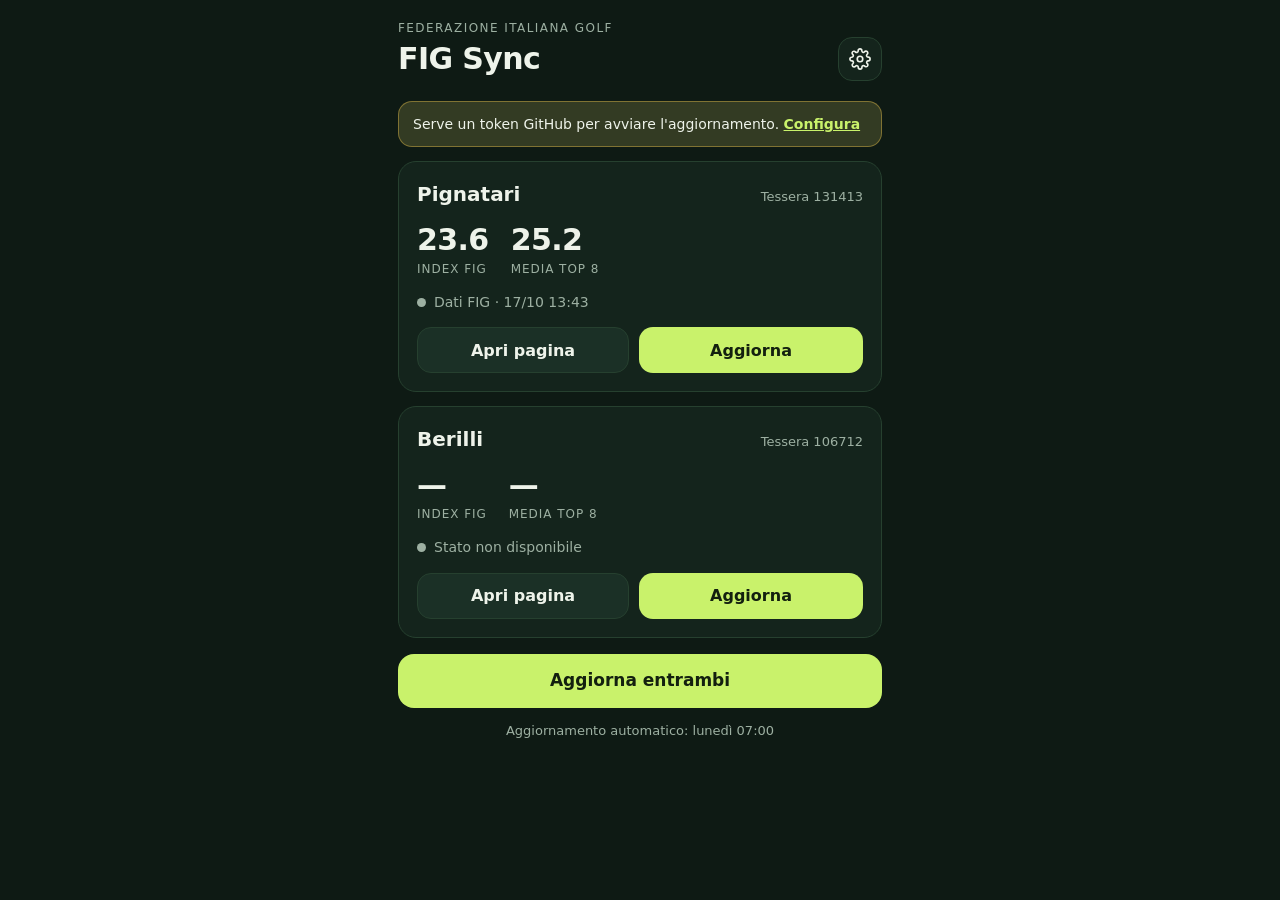
==== app/index.html @ 76fc6b10 "App FIG Sync: avvio manuale aggiornamento da cellulare (PWA)" ====
<!doctype html>
<html lang="it">
<head>
<meta charset="utf-8">
<meta name="viewport" content="width=device-width,initial-scale=1,viewport-fit=cover">
<meta name="theme-color" content="#0e1a14">
<meta name="apple-mobile-web-app-capable" content="yes">
<meta name="mobile-web-app-capable" content="yes">
<meta name="apple-mobile-web-app-status-bar-style" content="black-translucent">
<meta name="apple-mobile-web-app-title" content="FIG Sync">
<title>FIG Sync — aggiorna snippet golf</title>
<link rel="manifest" href="manifest.webmanifest">
<link rel="icon" href="icon.svg" type="image/svg+xml">
<link rel="apple-touch-icon" href="icon-180.png">
<link rel="stylesheet" href="https://api.fontshare.com/v2/css?f[]=satoshi@400,500,700&display=swap">
<link rel="stylesheet" href="app.css">
</head>
<body>
<main class="wrap">
  <header class="top">
    <div>
      <p class="eyebrow">Federazione Italiana Golf</p>
      <h1>FIG Sync</h1>
    </div>
    <button class="icon-btn" id="openSettings" aria-label="Impostazioni">
      <svg viewBox="0 0 24 24" width="22" height="22" fill="none" stroke="currentColor" stroke-width="1.8"><circle cx="12" cy="12" r="3"/><path d="M19.4 15a1.7 1.7 0 0 0 .3 1.8l.1.1a2 2 0 1 1-2.8 2.8l-.1-.1a1.7 1.7 0 0 0-1.8-.3 1.7 1.7 0 0 0-1 1.5V21a2 2 0 1 1-4 0v-.1a1.7 1.7 0 0 0-1.1-1.5 1.7 1.7 0 0 0-1.8.3l-.1.1a2 2 0 1 1-2.8-2.8l.1-.1a1.7 1.7 0 0 0 .3-1.8 1.7 1.7 0 0 0-1.5-1H3a2 2 0 1 1 0-4h.1a1.7 1.7 0 0 0 1.5-1.1 1.7 1.7 0 0 0-.3-1.8l-.1-.1a2 2 0 1 1 2.8-2.8l.1.1a1.7 1.7 0 0 0 1.8.3H9a1.7 1.7 0 0 0 1-1.5V3a2 2 0 1 1 4 0v.1a1.7 1.7 0 0 0 1 1.5 1.7 1.7 0 0 0 1.8-.3l.1-.1a2 2 0 1 1 2.8 2.8l-.1.1a1.7 1.7 0 0 0-.3 1.8V9a1.7 1.7 0 0 0 1.5 1H21a2 2 0 1 1 0 4h-.1a1.7 1.7 0 0 0-1.5 1z"/></svg>
    </button>
  </header>

  <div class="notice" id="noToken" hidden>
    Serve un token GitHub per avviare l'aggiornamento. <button class="link" id="noTokenBtn">Configura</button>
  </div>

  <section id="cards" class="cards"></section>

  <button class="primary" id="runAll">Aggiorna entrambi</button>
  <p class="foot" id="foot">Aggiornamento automatico: lunedì 07:00</p>
</main>

<dialog id="settings">
  <form method="dialog" class="sheet">
    <h2>Token GitHub</h2>
    <p class="muted">Crea un token <b>fine-grained</b> limitato ai repo <code>pignatari-golf</code> e <code>berilli-golf</code>, con permesso <b>Actions: Read and write</b>. Resta salvato solo su questo dispositivo.</p>
    <a class="link-out" target="_blank" rel="noopener" href="https://github.com/settings/personal-access-tokens/new?name=FIG%20Sync&description=Avvio%20workflow%20Aggiorna%20dati%20FIG&target_name=carlopignatari-boop&expires_in=366&actions=write">Crea il token su GitHub ↗</a>
    <label for="tokenInput">Token</label>
    <input id="tokenInput" type="password" autocomplete="off" autocapitalize="off" spellcheck="false" placeholder="github_pat_…">
    <p class="muted small" id="tokenState"></p>
    <div class="row">
      <button value="cancel" class="ghost" id="clearToken" type="button">Rimuovi</button>
      <button value="save" class="primary small-btn" id="saveToken" type="button">Salva e verifica</button>
    </div>
    <button value="close" class="close" aria-label="Chiudi">×</button>
  </form>
</dialog>
<div class="toast" id="toast" role="status" aria-live="polite"></div>
<script src="app.js"></script>
</body>
</html>
---- app/app.css ----
[hidden]{display:none!important}
:root{
  --bg:#0e1a14;--card:#14241c;--elev:#1b3026;--line:#26402f;
  --text:#eef3ea;--muted:#9db0a2;--accent:#c9f26b;--accent-ink:#13200f;
  --ok:#7fdc8c;--run:#f2c94c;--err:#ff7a6b;
  --r:18px;
}
*{box-sizing:border-box;margin:0}
html,body{background:var(--bg);color:var(--text)}
body{font-family:Satoshi,ui-sans-serif,system-ui,-apple-system,sans-serif;font-size:16px;line-height:1.45;
  min-height:100dvh;-webkit-font-smoothing:antialiased;-webkit-tap-highlight-color:transparent}
.wrap{max-width:520px;margin:0 auto;padding:calc(env(safe-area-inset-top) + 20px) 18px calc(env(safe-area-inset-bottom) + 24px)}
.top{display:flex;justify-content:space-between;align-items:flex-end;margin-bottom:20px}
.eyebrow{font-size:12px;letter-spacing:.12em;text-transform:uppercase;color:var(--muted)}
h1{font-size:30px;font-weight:700;letter-spacing:-.02em}
h2{font-size:20px;margin-bottom:8px}
.icon-btn{background:var(--card);border:1px solid var(--line);color:var(--text);width:44px;height:44px;border-radius:14px;display:grid;place-items:center;cursor:pointer}
.notice{background:color-mix(in srgb,var(--run) 14%,var(--card));border:1px solid color-mix(in srgb,var(--run) 40%,transparent);
  padding:12px 14px;border-radius:14px;margin-bottom:14px;font-size:14px}
.link{background:none;border:0;color:var(--accent);font:inherit;font-weight:700;cursor:pointer;padding:0;text-decoration:underline}
.cards{display:grid;gap:14px;margin-bottom:16px}
.card{background:var(--card);border:1px solid var(--line);border-radius:var(--r);padding:18px}
.card-head{display:flex;justify-content:space-between;align-items:baseline;gap:8px}
.name{font-size:20px;font-weight:700}
.tess{font-size:13px;color:var(--muted)}
.metrics{display:flex;gap:22px;margin:14px 0 12px}
.metric b{display:block;font-size:30px;font-weight:700;font-variant-numeric:tabular-nums;letter-spacing:-.02em;line-height:1.1}
.metric span{font-size:12px;color:var(--muted);text-transform:uppercase;letter-spacing:.08em}
.status{display:flex;align-items:center;gap:8px;font-size:14px;color:var(--muted);min-height:22px}
.dot{width:9px;height:9px;border-radius:50%;background:var(--muted);flex:none}
.dot.ok{background:var(--ok)}.dot.err{background:var(--err)}
.dot.run{background:var(--run);animation:pulse 1.1s ease-in-out infinite}
@keyframes pulse{50%{opacity:.35}}
.steps{display:flex;gap:6px;margin-top:10px}
.steps i{flex:1;height:4px;border-radius:2px;background:var(--elev)}
.steps i.on{background:var(--accent)}
.steps i.now{background:var(--run);animation:pulse 1.1s infinite}
.steps i.bad{background:var(--err)}
.card-actions{display:flex;gap:10px;margin-top:14px}
.btn{flex:1;min-height:46px;border-radius:14px;border:1px solid var(--line);background:var(--elev);color:var(--text);
  font:inherit;font-weight:600;cursor:pointer;display:flex;align-items:center;justify-content:center;text-decoration:none}
.btn:disabled{opacity:.5}
.btn.go{background:var(--accent);color:var(--accent-ink);border-color:transparent}
.primary{width:100%;min-height:54px;border-radius:16px;border:0;background:var(--accent);color:var(--accent-ink);
  font:inherit;font-weight:700;font-size:17px;cursor:pointer}
.primary:disabled{opacity:.5}
.primary:active,.btn:active{transform:scale(.98)}
.foot{text-align:center;color:var(--muted);font-size:13px;margin-top:14px}
dialog{border:0;padding:0;background:transparent;color:var(--text);width:100%;max-width:520px;margin:auto auto 0}
dialog::backdrop{background:rgba(0,0,0,.6)}
.sheet{position:relative;background:var(--card);border:1px solid var(--line);border-radius:22px 22px 0 0;
  padding:24px 20px calc(env(safe-area-inset-bottom) + 22px);display:grid;gap:12px}
.muted{color:var(--muted);font-size:14px}.small{font-size:13px;min-height:18px}
code{background:var(--elev);padding:1px 5px;border-radius:6px;font-size:13px}
.link-out{color:var(--accent);font-weight:700;text-decoration:none}
label{font-size:13px;color:var(--muted)}
input{width:100%;min-height:48px;border-radius:12px;border:1px solid var(--line);background:var(--bg);color:var(--text);
  padding:0 14px;font:inherit;font-size:16px}
input:focus,button:focus-visible,a:focus-visible{outline:2px solid var(--accent);outline-offset:2px}
.row{display:flex;gap:10px}
.ghost{flex:1;min-height:48px;border-radius:14px;border:1px solid var(--line);background:transparent;color:var(--muted);font:inherit;font-weight:600;cursor:pointer}
.small-btn{flex:2;min-height:48px;font-size:16px}
.close{position:absolute;top:12px;right:14px;background:none;border:0;color:var(--muted);font-size:28px;cursor:pointer;width:40px;height:40px}
.toast{position:fixed;left:50%;bottom:calc(env(safe-area-inset-bottom) + 18px);transform:translate(-50%,20px);opacity:0;
  background:var(--text);color:var(--bg);padding:10px 16px;border-radius:12px;font-size:14px;font-weight:600;transition:.25s;pointer-events:none;max-width:90vw}
.toast.show{opacity:1;transform:translate(-50%,0)}
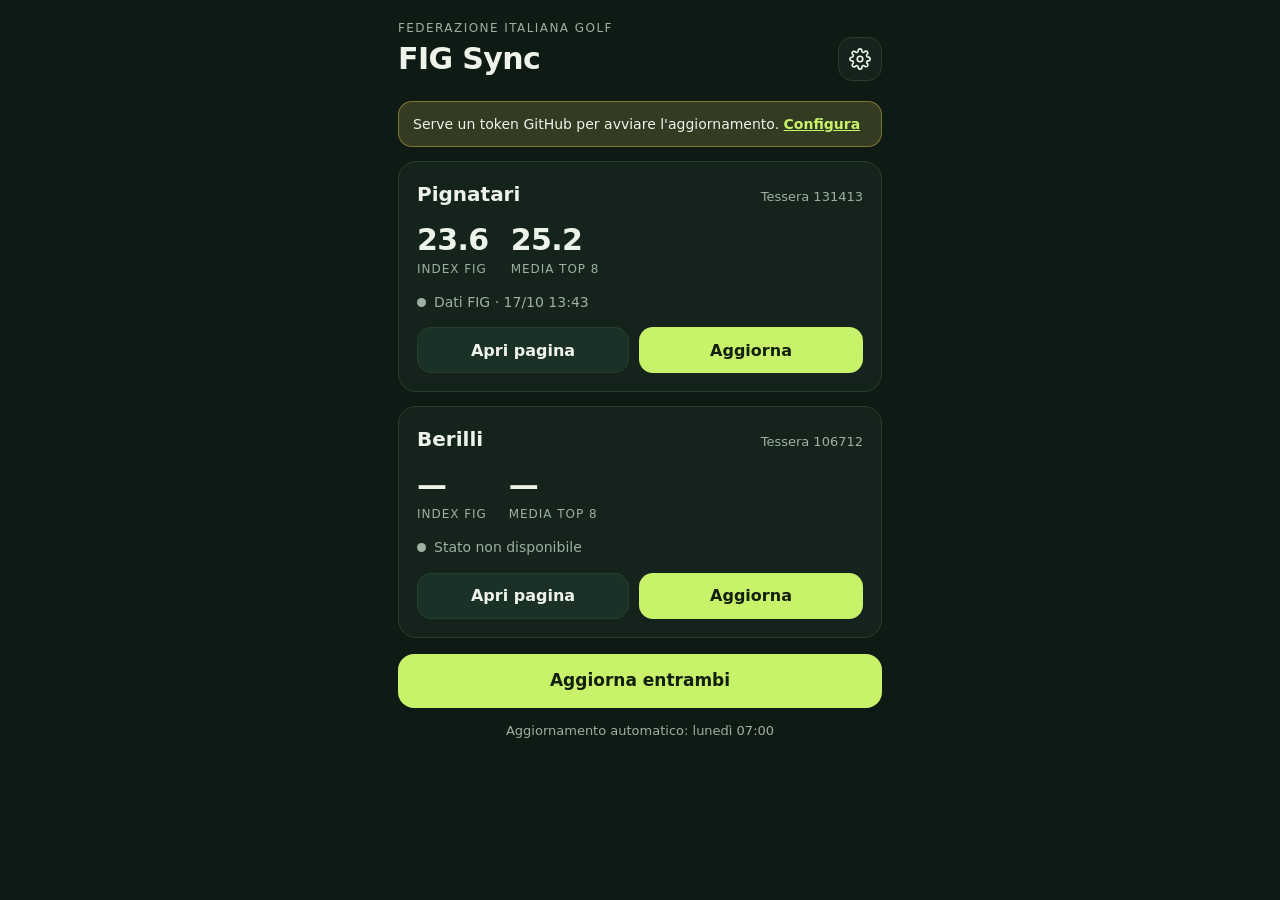
==== commit 0a0bb067: "FIG Sync: controllo formato token, mostra/nascondi, rimozione token non valido" ====
--- a/app/index.html
+++ b/app/index.html
@@ -42,7 +42,7 @@
     <h2>Token GitHub</h2>
     <p class="muted">Crea un token <b>fine-grained</b> limitato ai repo <code>pignatari-golf</code> e <code>berilli-golf</code>, con permesso <b>Actions: Read and write</b>. Resta salvato solo su questo dispositivo.</p>
     <a class="link-out" target="_blank" rel="noopener" href="https://github.com/settings/personal-access-tokens/new?name=FIG%20Sync&description=Avvio%20workflow%20Aggiorna%20dati%20FIG&target_name=carlopignatari-boop&expires_in=366&actions=write">Crea il token su GitHub ↗</a>
-    <label for="tokenInput">Token</label>
+    <div class="lab"><label for="tokenInput">Token</label><button type="button" class="link" id="showToken">Mostra</button></div>
     <input id="tokenInput" type="password" autocomplete="off" autocapitalize="off" spellcheck="false" placeholder="github_pat_…">
     <p class="muted small" id="tokenState"></p>
     <div class="row">
--- a/app/app.css
+++ b/app/app.css
@@ -64,3 +64,4 @@
 .toast{position:fixed;left:50%;bottom:calc(env(safe-area-inset-bottom) + 18px);transform:translate(-50%,20px);opacity:0;
   background:var(--text);color:var(--bg);padding:10px 16px;border-radius:12px;font-size:14px;font-weight:600;transition:.25s;pointer-events:none;max-width:90vw}
 .toast.show{opacity:1;transform:translate(-50%,0)}
+.lab{display:flex;justify-content:space-between;align-items:center}.lab .link{font-size:13px}
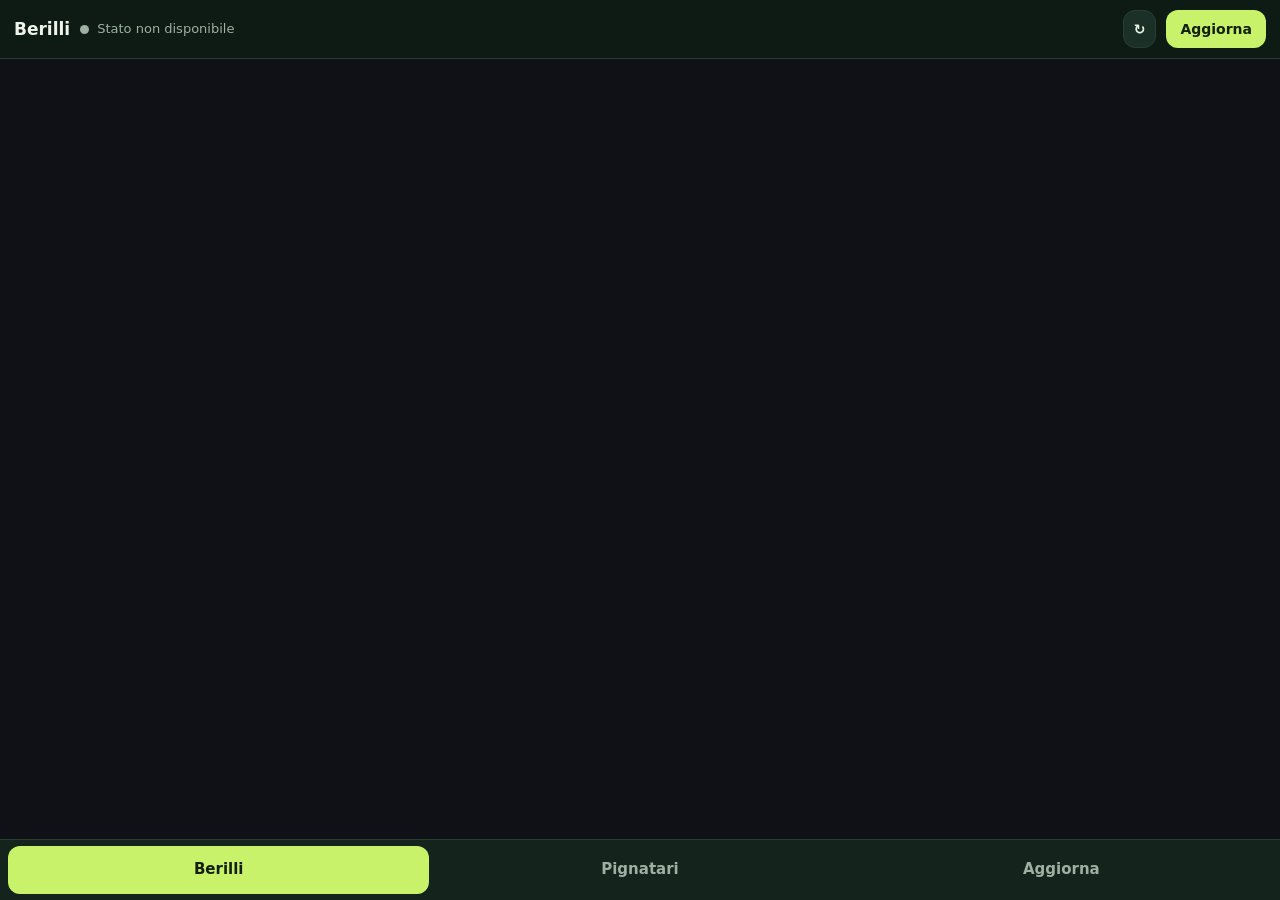
==== commit 6d91a7b0: "FIG Golf: snippet Berilli/Pignatari integrati con schede e aggiornamento in-page" ====
--- a/app/index.html
+++ b/app/index.html
@@ -7,8 +7,8 @@
 <meta name="apple-mobile-web-app-capable" content="yes">
 <meta name="mobile-web-app-capable" content="yes">
 <meta name="apple-mobile-web-app-status-bar-style" content="black-translucent">
-<meta name="apple-mobile-web-app-title" content="FIG Sync">
-<title>FIG Sync — aggiorna snippet golf</title>
+<meta name="apple-mobile-web-app-title" content="FIG Golf">
+<title>FIG Golf — snippet e aggiornamento</title>
 <link rel="manifest" href="manifest.webmanifest">
 <link rel="icon" href="icon.svg" type="image/svg+xml">
 <link rel="apple-touch-icon" href="icon-180.png">
@@ -16,26 +16,34 @@
 <link rel="stylesheet" href="app.css">
 </head>
 <body>
-<main class="wrap">
-  <header class="top">
-    <div>
-      <p class="eyebrow">Federazione Italiana Golf</p>
-      <h1>FIG Sync</h1>
-    </div>
-    <button class="icon-btn" id="openSettings" aria-label="Impostazioni">
-      <svg viewBox="0 0 24 24" width="22" height="22" fill="none" stroke="currentColor" stroke-width="1.8"><circle cx="12" cy="12" r="3"/><path d="M19.4 15a1.7 1.7 0 0 0 .3 1.8l.1.1a2 2 0 1 1-2.8 2.8l-.1-.1a1.7 1.7 0 0 0-1.8-.3 1.7 1.7 0 0 0-1 1.5V21a2 2 0 1 1-4 0v-.1a1.7 1.7 0 0 0-1.1-1.5 1.7 1.7 0 0 0-1.8.3l-.1.1a2 2 0 1 1-2.8-2.8l.1-.1a1.7 1.7 0 0 0 .3-1.8 1.7 1.7 0 0 0-1.5-1H3a2 2 0 1 1 0-4h.1a1.7 1.7 0 0 0 1.5-1.1 1.7 1.7 0 0 0-.3-1.8l-.1-.1a2 2 0 1 1 2.8-2.8l.1.1a1.7 1.7 0 0 0 1.8.3H9a1.7 1.7 0 0 0 1-1.5V3a2 2 0 1 1 4 0v.1a1.7 1.7 0 0 0 1 1.5 1.7 1.7 0 0 0 1.8-.3l.1-.1a2 2 0 1 1 2.8 2.8l-.1.1a1.7 1.7 0 0 0-.3 1.8V9a1.7 1.7 0 0 0 1.5 1H21a2 2 0 1 1 0 4h-.1a1.7 1.7 0 0 0-1.5 1z"/></svg>
-    </button>
-  </header>
-
-  <div class="notice" id="noToken" hidden>
-    Serve un token GitHub per avviare l'aggiornamento. <button class="link" id="noTokenBtn">Configura</button>
-  </div>
-
-  <section id="cards" class="cards"></section>
-
-  <button class="primary" id="runAll">Aggiorna entrambi</button>
-  <p class="foot" id="foot">Aggiornamento automatico: lunedì 07:00</p>
-</main>
+<div class="shell">
+  <section class="view snip" id="v-berilli" data-view="berilli"></section>
+  <section class="view snip" id="v-pignatari" data-view="pignatari"></section>
+  <section class="view" id="v-sync" data-view="sync">
+    <main class="wrap">
+      <header class="top">
+        <div>
+          <p class="eyebrow">Federazione Italiana Golf</p>
+          <h1>FIG Sync</h1>
+        </div>
+        <button class="icon-btn" id="openSettings" aria-label="Impostazioni">
+          <svg viewBox="0 0 24 24" width="22" height="22" fill="none" stroke="currentColor" stroke-width="1.8"><circle cx="12" cy="12" r="3"/><path d="M19.4 15a1.7 1.7 0 0 0 .3 1.8l.1.1a2 2 0 1 1-2.8 2.8l-.1-.1a1.7 1.7 0 0 0-1.8-.3 1.7 1.7 0 0 0-1 1.5V21a2 2 0 1 1-4 0v-.1a1.7 1.7 0 0 0-1.1-1.5 1.7 1.7 0 0 0-1.8.3l-.1.1a2 2 0 1 1-2.8-2.8l.1-.1a1.7 1.7 0 0 0 .3-1.8 1.7 1.7 0 0 0-1.5-1H3a2 2 0 1 1 0-4h.1a1.7 1.7 0 0 0 1.5-1.1 1.7 1.7 0 0 0-.3-1.8l-.1-.1a2 2 0 1 1 2.8-2.8l.1.1a1.7 1.7 0 0 0 1.8.3H9a1.7 1.7 0 0 0 1-1.5V3a2 2 0 1 1 4 0v.1a1.7 1.7 0 0 0 1 1.5 1.7 1.7 0 0 0 1.8-.3l.1-.1a2 2 0 1 1 2.8 2.8l-.1.1a1.7 1.7 0 0 0-.3 1.8V9a1.7 1.7 0 0 0 1.5 1H21a2 2 0 1 1 0 4h-.1a1.7 1.7 0 0 0-1.5 1z"/></svg>
+        </button>
+      </header>
+      <div class="notice" id="noToken" hidden>
+        Serve un token GitHub per avviare l'aggiornamento. <button class="link" id="noTokenBtn">Configura</button>
+      </div>
+      <section id="cards" class="cards"></section>
+      <button class="primary" id="runAll">Aggiorna entrambi</button>
+      <p class="foot">Aggiornamento automatico: lunedì 07:00</p>
+    </main>
+  </section>
+  <nav class="tabs" aria-label="Sezioni">
+    <button data-tab="berilli">Berilli</button>
+    <button data-tab="pignatari">Pignatari</button>
+    <button data-tab="sync">Aggiorna</button>
+  </nav>
+</div>
 
 <dialog id="settings">
   <form method="dialog" class="sheet">
--- a/app/app.css
+++ b/app/app.css
@@ -8,7 +8,7 @@
 *{box-sizing:border-box;margin:0}
 html,body{background:var(--bg);color:var(--text)}
 body{font-family:Satoshi,ui-sans-serif,system-ui,-apple-system,sans-serif;font-size:16px;line-height:1.45;
-  min-height:100dvh;-webkit-font-smoothing:antialiased;-webkit-tap-highlight-color:transparent}
+  min-height:100dvh;overflow:hidden;-webkit-font-smoothing:antialiased;-webkit-tap-highlight-color:transparent}
 .wrap{max-width:520px;margin:0 auto;padding:calc(env(safe-area-inset-top) + 20px) 18px calc(env(safe-area-inset-bottom) + 24px)}
 .top{display:flex;justify-content:space-between;align-items:flex-end;margin-bottom:20px}
 .eyebrow{font-size:12px;letter-spacing:.12em;text-transform:uppercase;color:var(--muted)}
@@ -65,3 +65,23 @@
   background:var(--text);color:var(--bg);padding:10px 16px;border-radius:12px;font-size:14px;font-weight:600;transition:.25s;pointer-events:none;max-width:90vw}
 .toast.show{opacity:1;transform:translate(-50%,0)}
 .lab{display:flex;justify-content:space-between;align-items:center}.lab .link{font-size:13px}
+
+.shell{position:fixed;inset:0;display:flex;flex-direction:column}
+.view{flex:1;min-height:0;display:none}
+.view.on{display:flex;flex-direction:column}
+#v-sync{overflow-y:auto;-webkit-overflow-scrolling:touch}
+#v-sync .wrap{padding-bottom:24px}
+.bar{display:flex;align-items:center;gap:10px;padding:calc(env(safe-area-inset-top) + 10px) 14px 10px;background:var(--bg);border-bottom:1px solid var(--line)}
+.bar .who{font-weight:700;font-size:17px}
+.bar .status{flex:1;min-width:0;font-size:13px}
+.bar .status [data-k=msg]{white-space:nowrap;overflow:hidden;text-overflow:ellipsis}
+.chip{min-height:38px;padding:0 14px;border-radius:12px;border:0;background:var(--accent);color:var(--accent-ink);font:inherit;font-weight:700;font-size:14px;cursor:pointer;flex:none}
+.chip.alt{background:var(--elev);color:var(--text);border:1px solid var(--line);padding:0 10px}
+.chip:disabled{opacity:.5}
+.bar .steps{position:absolute;left:0;right:0;bottom:-1px;margin:0;gap:0}
+.bar{position:relative}
+.bar .steps i{border-radius:0;height:3px}
+.frame{flex:1;width:100%;border:0;background:#0f1117}
+.tabs{display:flex;background:var(--card);border-top:1px solid var(--line);padding:6px 8px calc(env(safe-area-inset-bottom) + 6px)}
+.tabs button{flex:1;min-height:48px;border:0;background:none;color:var(--muted);font:inherit;font-weight:600;font-size:15px;border-radius:12px;cursor:pointer}
+.tabs button.on{color:var(--accent-ink);background:var(--accent)}
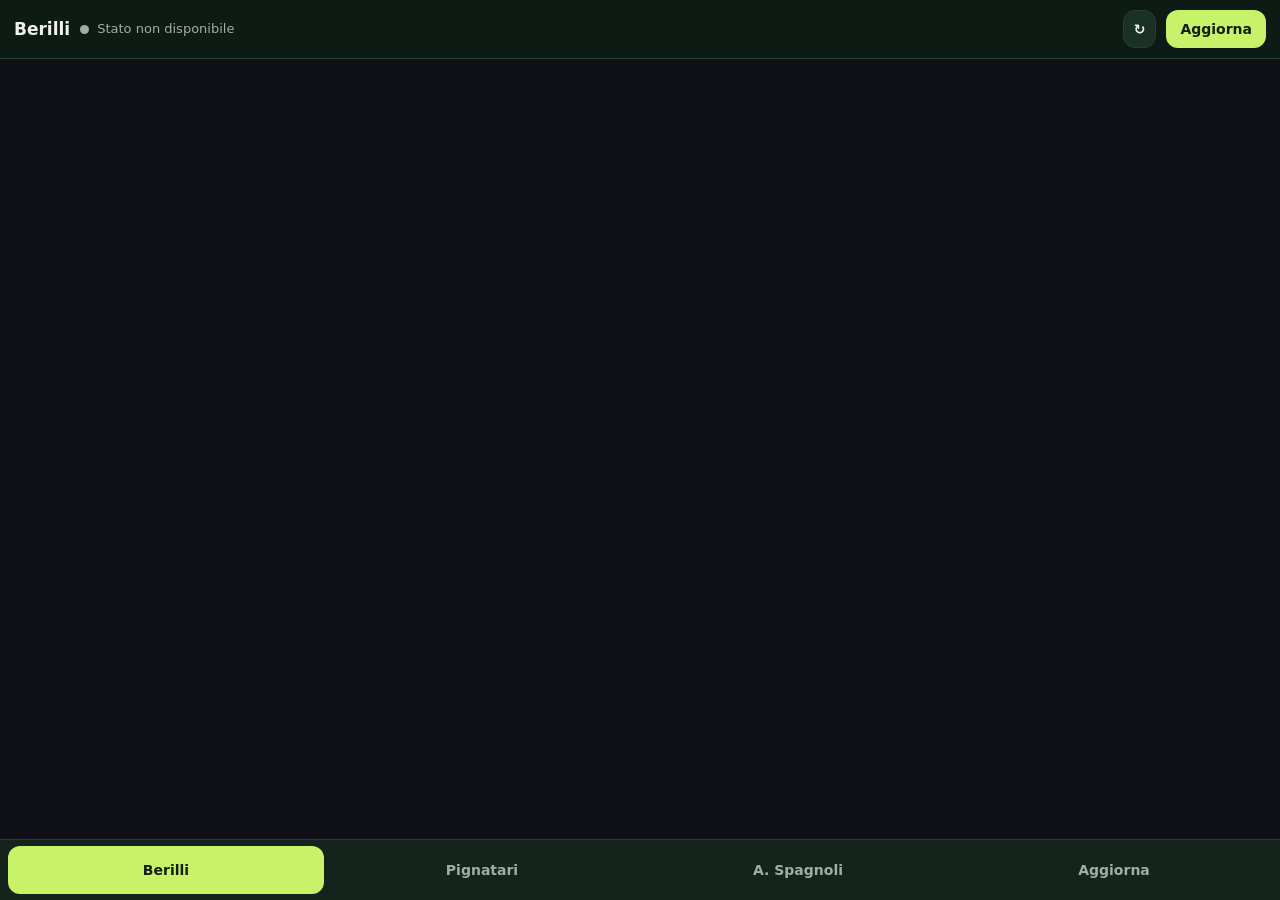
==== commit 3d7a64b7: "App: aggiunto A. Spagnoli (116769), tab compatte" ====
--- a/app/index.html
+++ b/app/index.html
@@ -19,6 +19,7 @@
 <div class="shell">
   <section class="view snip" id="v-berilli" data-view="berilli"></section>
   <section class="view snip" id="v-pignatari" data-view="pignatari"></section>
+  <section class="view snip" id="v-spagnoli" data-view="spagnoli"></section>
   <section class="view" id="v-sync" data-view="sync">
     <main class="wrap">
       <header class="top">
@@ -41,6 +42,7 @@
   <nav class="tabs" aria-label="Sezioni">
     <button data-tab="berilli">Berilli</button>
     <button data-tab="pignatari">Pignatari</button>
+    <button data-tab="spagnoli">A. Spagnoli</button>
     <button data-tab="sync">Aggiorna</button>
   </nav>
 </div>
@@ -48,7 +50,7 @@
 <dialog id="settings">
   <form method="dialog" class="sheet">
     <h2>Token GitHub</h2>
-    <p class="muted">Crea un token <b>fine-grained</b> limitato ai repo <code>pignatari-golf</code> e <code>berilli-golf</code>, con permesso <b>Actions: Read and write</b>. Resta salvato solo su questo dispositivo.</p>
+    <p class="muted">Crea un token <b>fine-grained</b> limitato ai repo <code>pignatari-golf</code>, <code>berilli-golf</code> e <code>spagnoli-golf</code>, con permesso <b>Actions: Read and write</b>. Resta salvato solo su questo dispositivo.</p>
     <a class="link-out" target="_blank" rel="noopener" href="https://github.com/settings/personal-access-tokens/new?name=FIG%20Sync&description=Avvio%20workflow%20Aggiorna%20dati%20FIG&target_name=carlopignatari-boop&expires_in=366&actions=write">Crea il token su GitHub ↗</a>
     <div class="lab"><label for="tokenInput">Token</label><button type="button" class="link" id="showToken">Mostra</button></div>
     <input id="tokenInput" type="password" autocomplete="off" autocapitalize="off" spellcheck="false" placeholder="github_pat_…">
--- a/app/app.css
+++ b/app/app.css
@@ -83,5 +83,5 @@
 .bar .steps i{border-radius:0;height:3px}
 .frame{flex:1;width:100%;border:0;background:#0f1117}
 .tabs{display:flex;background:var(--card);border-top:1px solid var(--line);padding:6px 8px calc(env(safe-area-inset-bottom) + 6px)}
-.tabs button{flex:1;min-height:48px;border:0;background:none;color:var(--muted);font:inherit;font-weight:600;font-size:15px;border-radius:12px;cursor:pointer}
+.tabs button{flex:1;min-height:48px;border:0;background:none;color:var(--muted);font:inherit;font-weight:600;font-size:14px;border-radius:12px;cursor:pointer;white-space:nowrap;padding:0 4px}
 .tabs button.on{color:var(--accent-ink);background:var(--accent)}
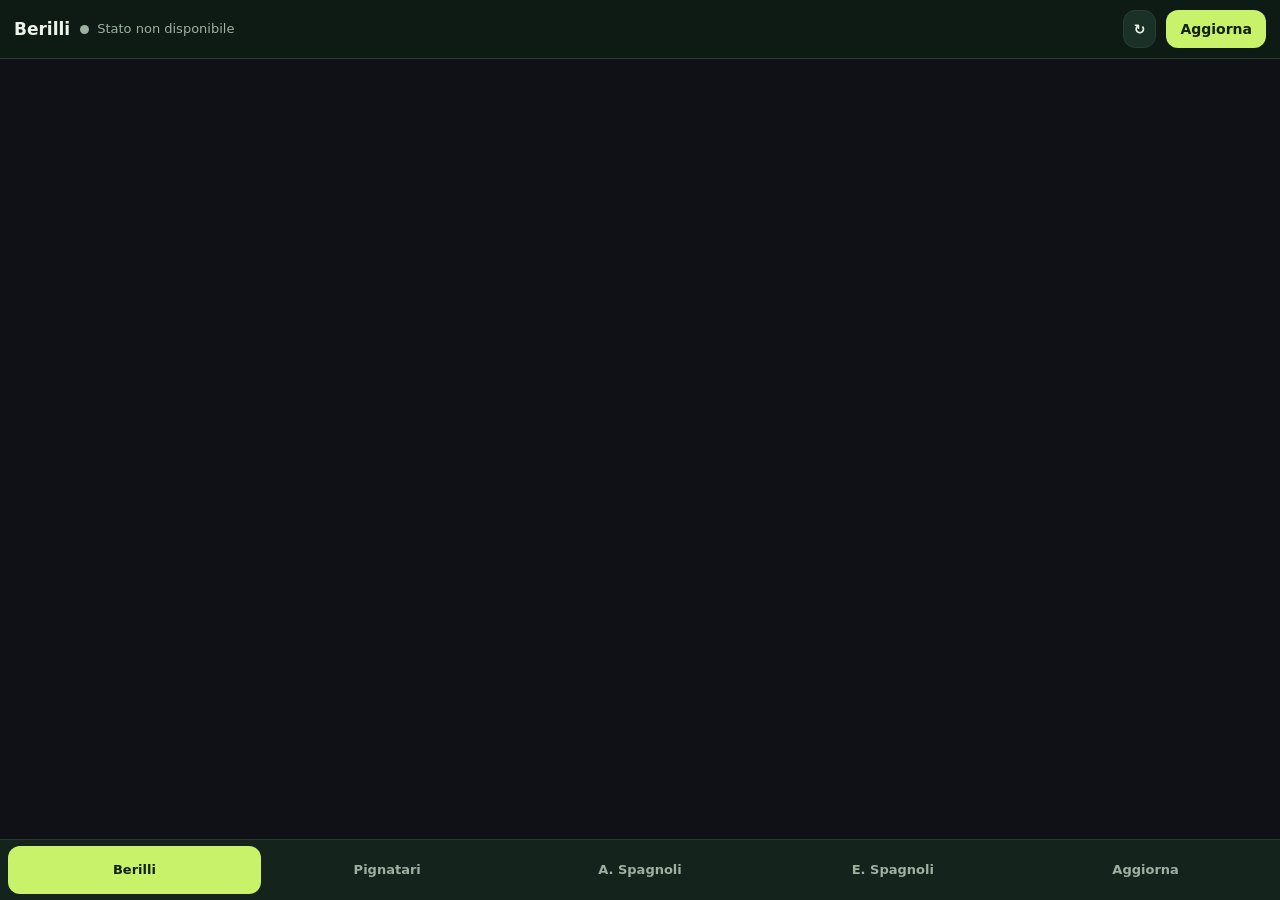
==== commit 414384e8: "E. Spagnoli nel gruppo: scheda nell'app; riconoscimento del nome sulla scheda con nome o iniziale pe" ====
--- a/app/index.html
+++ b/app/index.html
@@ -20,6 +20,7 @@
   <section class="view snip" id="v-berilli" data-view="berilli"></section>
   <section class="view snip" id="v-pignatari" data-view="pignatari"></section>
   <section class="view snip" id="v-spagnoli" data-view="spagnoli"></section>
+  <section class="view snip" id="v-espagnoli" data-view="espagnoli"></section>
   <section class="view" id="v-sync" data-view="sync">
     <main class="wrap">
       <header class="top">
@@ -43,6 +44,7 @@
     <button data-tab="berilli">Berilli</button>
     <button data-tab="pignatari">Pignatari</button>
     <button data-tab="spagnoli">A. Spagnoli</button>
+    <button data-tab="espagnoli">E. Spagnoli</button>
     <button data-tab="sync">Aggiorna</button>
   </nav>
 </div>
@@ -50,7 +52,7 @@
 <dialog id="settings">
   <form method="dialog" class="sheet">
     <h2>Token GitHub</h2>
-    <p class="muted">Crea un token <b>fine-grained</b> limitato ai repo <code>pignatari-golf</code>, <code>berilli-golf</code> e <code>spagnoli-golf</code>, con permesso <b>Actions: Read and write</b>. Resta salvato solo su questo dispositivo.</p>
+    <p class="muted">Crea un token <b>fine-grained</b> limitato ai repo <code>pignatari-golf</code>, <code>berilli-golf</code>, <code>spagnoli-golf</code> e <code>e-spagnoli-golf</code>, con permesso <b>Actions: Read and write</b>. Resta salvato solo su questo dispositivo.</p>
     <a class="link-out" target="_blank" rel="noopener" href="https://github.com/settings/personal-access-tokens/new?name=FIG%20Sync&description=Avvio%20workflow%20Aggiorna%20dati%20FIG&target_name=carlopignatari-boop&expires_in=366&actions=write">Crea il token su GitHub ↗</a>
     <div class="lab"><label for="tokenInput">Token</label><button type="button" class="link" id="showToken">Mostra</button></div>
     <input id="tokenInput" type="password" autocomplete="off" autocapitalize="off" spellcheck="false" placeholder="github_pat_…">
--- a/app/app.css
+++ b/app/app.css
@@ -83,5 +83,5 @@
 .bar .steps i{border-radius:0;height:3px}
 .frame{flex:1;width:100%;border:0;background:#0f1117}
 .tabs{display:flex;background:var(--card);border-top:1px solid var(--line);padding:6px 8px calc(env(safe-area-inset-bottom) + 6px)}
-.tabs button{flex:1;min-height:48px;border:0;background:none;color:var(--muted);font:inherit;font-weight:600;font-size:14px;border-radius:12px;cursor:pointer;white-space:nowrap;padding:0 4px}
+.tabs button{flex:1;min-height:48px;border:0;background:none;color:var(--muted);font:inherit;font-weight:600;font-size:13px;line-height:1.15;border-radius:12px;cursor:pointer;white-space:normal;padding:0 2px;min-width:0}
 .tabs button.on{color:var(--accent-ink);background:var(--accent)}
